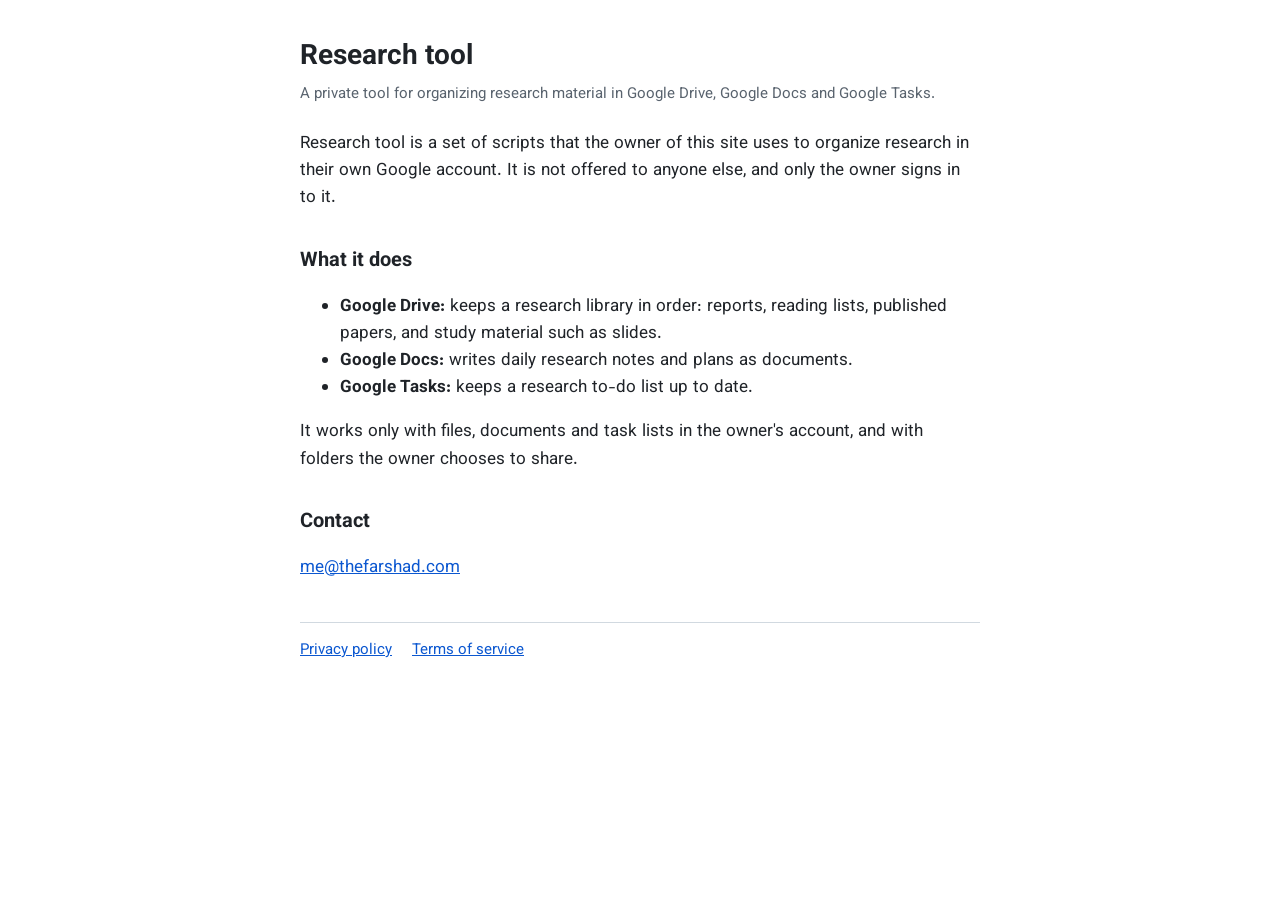
==== research-tool/index.html @ a4e85a7a "Rename the research tool pages and make them general" ====
<!DOCTYPE html>
<html lang="en">

<head>
  <meta charset="UTF-8">
  <meta name="viewport" content="width=device-width,initial-scale=1.0">
  <title>Research tool</title>
  <link rel="icon" type="image/x-icon" href="../assets/Farshad-Ghorbani.svg">
  <link href="https://fonts.googleapis.com/css2?family=Vazirmatn:wght@400;600&display=swap" rel="stylesheet">
  <link rel="stylesheet" href="./style.css">
</head>

<body>
  <main>
    <h1>Research tool</h1>
    <p class="meta">A private tool for organizing research material in Google Drive, Google Docs and Google Tasks.</p>

    <p>Research tool is a set of scripts that the owner of this site uses to organize research in their own Google account. It is not offered to anyone else, and only the owner signs in to it.</p>

    <h2>What it does</h2>
    <ul>
      <li><strong>Google Drive:</strong> keeps a research library in order: reports, reading lists, published papers, and study material such as slides.</li>
      <li><strong>Google Docs:</strong> writes daily research notes and plans as documents.</li>
      <li><strong>Google Tasks:</strong> keeps a research to-do list up to date.</li>
    </ul>

    <p>It works only with files, documents and task lists in the owner's account, and with folders the owner chooses to share.</p>

    <h2>Contact</h2>
    <p><a href="mailto:me@thefarshad.com">me@thefarshad.com</a></p>

    <nav>
      <a href="./privacy.html">Privacy policy</a>
      <a href="./terms.html">Terms of service</a>
    </nav>
  </main>
</body>

</html>
---- research-tool/style.css ----
:root {
  --bg: #ffffff;
  --text: #1f2328;
  --muted: #59636e;
  --link: #0b57d0;
  --rule: #d1d9e0;
}

@media (prefers-color-scheme: dark) {
  :root {
    --bg: #0d1117;
    --text: #e6edf3;
    --muted: #9198a1;
    --link: #79b8ff;
    --rule: #30363d;
  }
}

body {
  margin: 0;
  background: var(--bg);
  color: var(--text);
  font-family: "Vazirmatn", system-ui, sans-serif;
  font-size: 17px;
  line-height: 1.6;
}

main {
  max-width: 680px;
  margin: 0 auto;
  padding: 40px 16px 64px;
}

h1 {
  font-size: 28px;
  line-height: 1.25;
  margin: 0 0 8px;
}

h2 {
  font-size: 20px;
  margin: 32px 0 8px;
}

a {
  color: var(--link);
}

.meta {
  color: var(--muted);
  font-size: 15px;
  margin: 0 0 24px;
}

nav {
  border-top: 1px solid var(--rule);
  margin-top: 40px;
  padding-top: 16px;
  font-size: 15px;
}

nav a {
  margin-right: 16px;
}
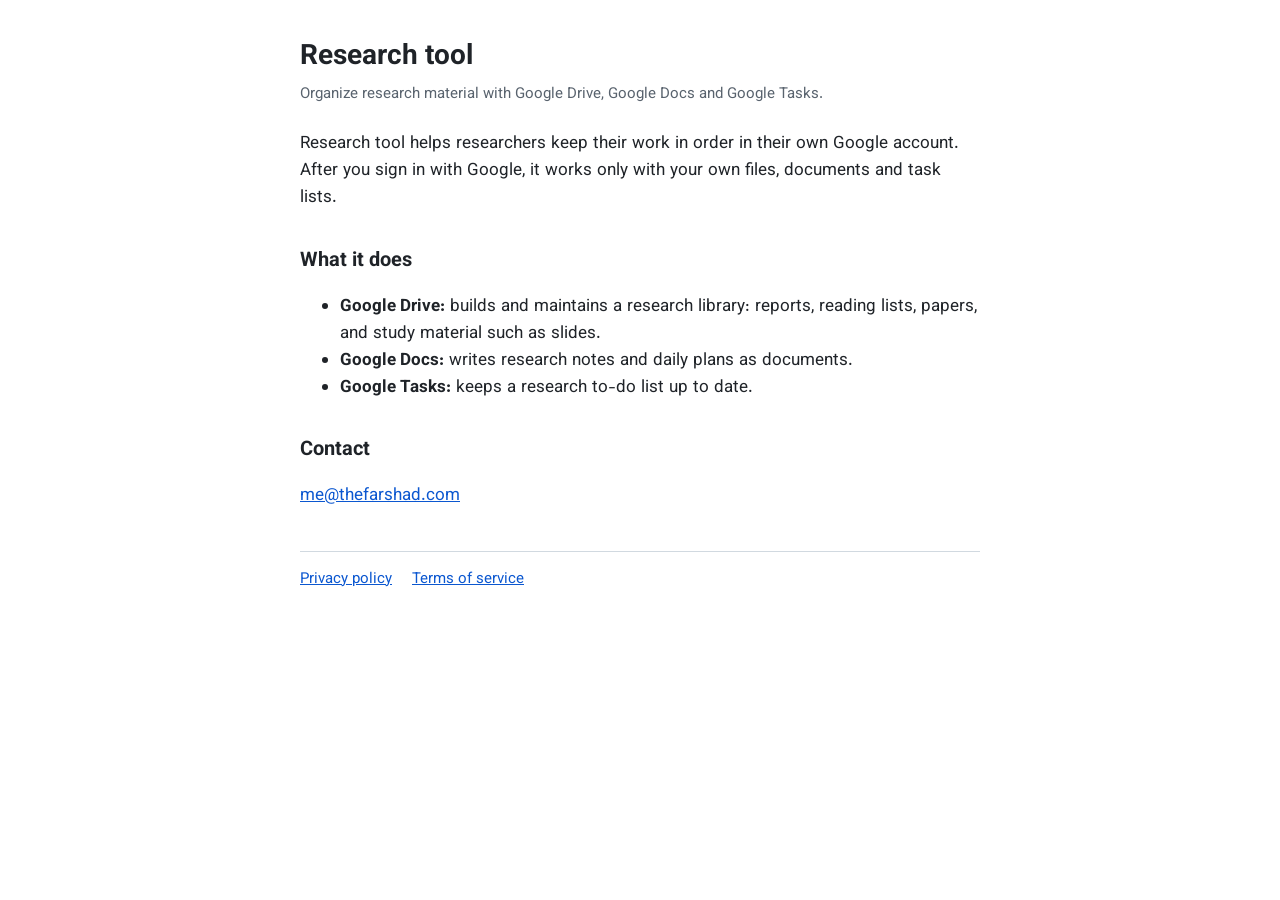
==== commit 01f2728e: "Write the research tool pages for any user" ====
--- a/research-tool/index.html
+++ b/research-tool/index.html
@@ -5,7 +5,6 @@
   <meta charset="UTF-8">
   <meta name="viewport" content="width=device-width,initial-scale=1.0">
   <title>Research tool</title>
-  <link rel="icon" type="image/x-icon" href="../assets/Farshad-Ghorbani.svg">
   <link href="https://fonts.googleapis.com/css2?family=Vazirmatn:wght@400;600&display=swap" rel="stylesheet">
   <link rel="stylesheet" href="./style.css">
 </head>
@@ -13,18 +12,16 @@
 <body>
   <main>
     <h1>Research tool</h1>
-    <p class="meta">A private tool for organizing research material in Google Drive, Google Docs and Google Tasks.</p>
+    <p class="meta">Organize research material with Google Drive, Google Docs and Google Tasks.</p>
 
-    <p>Research tool is a set of scripts that the owner of this site uses to organize research in their own Google account. It is not offered to anyone else, and only the owner signs in to it.</p>
+    <p>Research tool helps researchers keep their work in order in their own Google account. After you sign in with Google, it works only with your own files, documents and task lists.</p>
 
     <h2>What it does</h2>
     <ul>
-      <li><strong>Google Drive:</strong> keeps a research library in order: reports, reading lists, published papers, and study material such as slides.</li>
-      <li><strong>Google Docs:</strong> writes daily research notes and plans as documents.</li>
+      <li><strong>Google Drive:</strong> builds and maintains a research library: reports, reading lists, papers, and study material such as slides.</li>
+      <li><strong>Google Docs:</strong> writes research notes and daily plans as documents.</li>
       <li><strong>Google Tasks:</strong> keeps a research to-do list up to date.</li>
     </ul>
-
-    <p>It works only with files, documents and task lists in the owner's account, and with folders the owner chooses to share.</p>
 
     <h2>Contact</h2>
     <p><a href="mailto:me@thefarshad.com">me@thefarshad.com</a></p>
